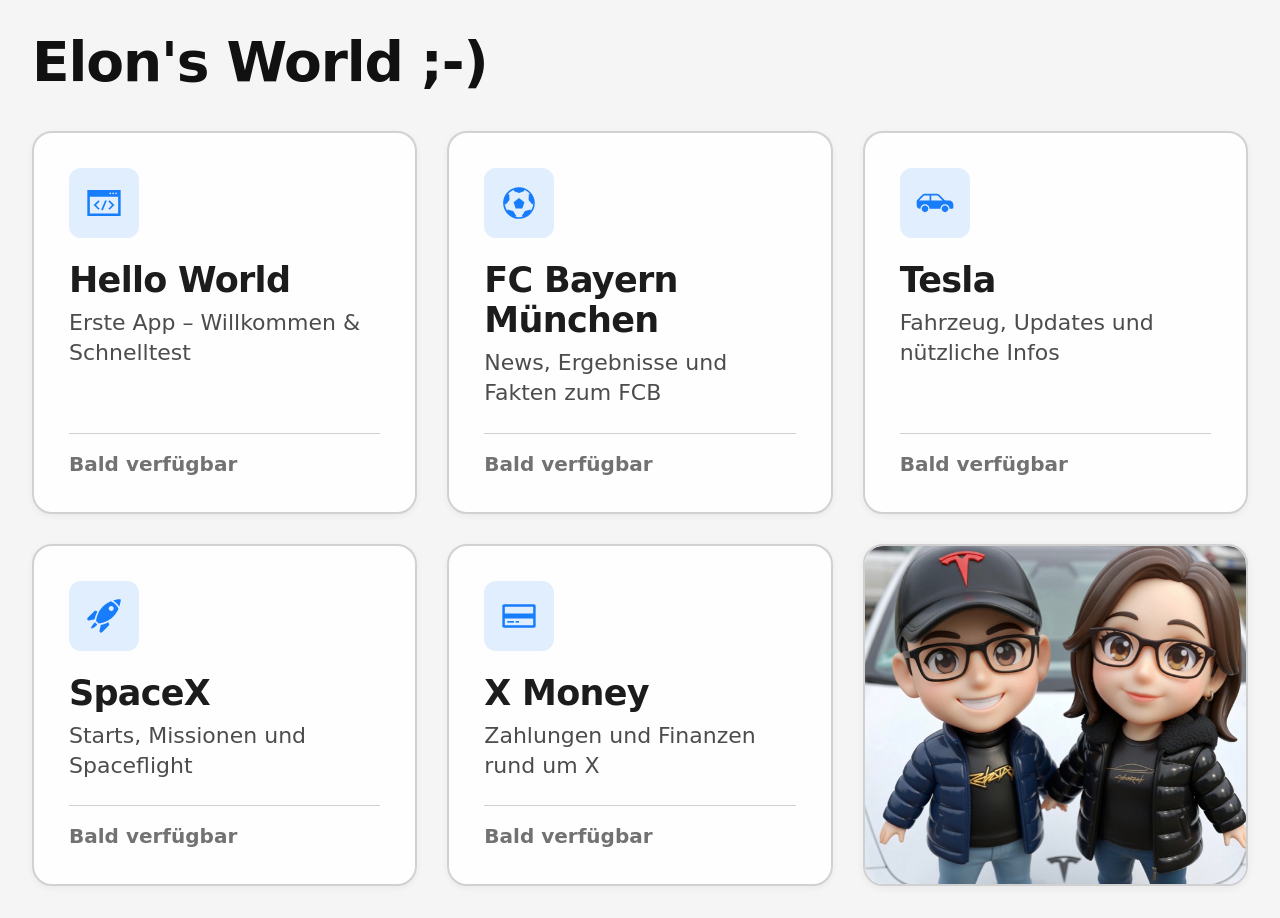
==== index.html @ a77c9314 "Show moon indicator when Tesla night mode is active. Detect prefers-color-scheme dark, display asset" ====
<!DOCTYPE html>
<html lang="de">
  <head>
    <meta charset="UTF-8" />
    <meta name="viewport" content="width=device-width, initial-scale=1.0" />
    <meta name="theme-color" content="#f5f5f5" id="theme-color-meta" />
    <meta name="color-scheme" content="light dark" />
    <meta
      name="description"
      content="Tesla Apps Hub – Themen und Apps für den Browser im Auto"
    />
    <title>Tesla Apps – Hub</title>
    <link rel="stylesheet" href="styles.css" />
  </head>
  <body>
    <!-- Sichtbar nur bei prefers-color-scheme: dark (Tesla-Nachtmodus) -->
    <div
      class="night-indicator"
      id="night-indicator"
      role="status"
      aria-live="polite"
      aria-label="Nachtmodus aktiv"
      hidden
    >
      <img
        class="night-indicator__moon"
        src="assets/moon.svg"
        alt=""
        width="28"
        height="28"
        decoding="async"
      />
    </div>

    <div class="app">
      <h1 class="page-title">Elon's World ;-)</h1>
      <main class="hub" id="hub">
        <div class="tile-grid" id="tile-grid" role="list"></div>
      </main>
    </div>

    <script src="app.js"></script>
  </body>
</html>
---- styles.css ----
/* Tesla Apps – Main Hub
   Spec: hell, hoher Kontrast, große Schrift,
   nur Grautöne + eine Akzentfarbe (#0070f3).
   Layout: nur Überschrift, dann Kacheln.
   Kachel: Piktogramm, Überschrift, Unterüberschrift, Statuszeile.
*/

:root {
  --bg: #f5f5f5;
  --bg-tile: #ffffff;
  --bg-tile-hover: #f0f0f0;
  --bg-tile-active: #e8e8e8;
  --border: #d0d0d0;
  --text: #111111;
  --text-secondary: #444444;
  --text-muted: #6b6b6b;
  --accent: #0070f3;
  --accent-soft: rgba(0, 112, 243, 0.12);
  --shadow: 0 2px 8px rgba(0, 0, 0, 0.06);
  --shadow-hover: 0 8px 24px rgba(0, 0, 0, 0.1);
  --radius: 20px;
  --radius-sm: 12px;
  --space: clamp(1rem, 2.5vw, 2rem);
  --font: system-ui, -apple-system, "Segoe UI", Roboto, "Helvetica Neue", Arial,
    sans-serif;
  --touch-min: 64px;
}

*,
*::before,
*::after {
  box-sizing: border-box;
}

html {
  font-size: 18px;
  -webkit-text-size-adjust: 100%;
}

body {
  margin: 0;
  min-height: 100vh;
  font-family: var(--font);
  background: var(--bg);
  color: var(--text);
  line-height: 1.4;
}

button {
  font: inherit;
  color: inherit;
  background: none;
  border: none;
  cursor: pointer;
  padding: 0;
}

a {
  color: inherit;
  text-decoration: none;
}

.visually-hidden {
  position: absolute;
  width: 1px;
  height: 1px;
  padding: 0;
  margin: -1px;
  overflow: hidden;
  clip: rect(0, 0, 0, 0);
  border: 0;
}

.app {
  min-height: 100vh;
  max-width: 1400px;
  margin: 0 auto;
  padding: var(--space);
}

/* —— Nachtmodus-Indikator (Mond oben rechts) —— */
.night-indicator {
  position: fixed;
  top: var(--space);
  right: var(--space);
  z-index: 100;
  display: none;
  align-items: center;
  justify-content: center;
  width: 3rem;
  height: 3rem;
  border-radius: 999px;
  background: rgba(17, 17, 17, 0.08);
  color: #3a3a3a;
  pointer-events: none;
}

.night-indicator[hidden] {
  display: none !important;
}

.night-indicator.is-visible {
  display: flex;
}

.night-indicator__moon {
  display: block;
  width: 1.5rem;
  height: 1.5rem;
  object-fit: contain;
}

/* —— Page title only (no header bar) —— */
.page-title {
  margin: 0 0 clamp(1.25rem, 3vw, 2rem);
  /* Platz für den Mond oben rechts */
  padding-right: 3.5rem;
  font-size: clamp(2rem, 4.5vw, 2.75rem);
  font-weight: 800;
  letter-spacing: -0.02em;
  line-height: 1.1;
  color: var(--text);
}

/* —— Hub / tile grid —— */
.hub {
  width: 100%;
}

.tile-grid {
  display: grid;
  grid-template-columns: repeat(auto-fill, minmax(min(100%, 280px), 1fr));
  gap: clamp(1rem, 2.5vw, 1.5rem);
  list-style: none;
  margin: 0;
  padding: 0;
}

/* —— Tile: Piktogramm, Titel, Untertitel, Statuszeile —— */
.tile {
  display: flex;
  flex-direction: column;
  align-items: flex-start;
  min-height: 220px;
  padding: 1.5rem;
  background: var(--bg-tile);
  border: 2px solid var(--border);
  border-radius: var(--radius);
  box-shadow: var(--shadow);
  text-align: left;
  transition:
    border-color 0.15s ease,
    background 0.15s ease,
    box-shadow 0.15s ease,
    transform 0.15s ease;
  position: relative;
  overflow: hidden;
}

.tile::before {
  content: "";
  position: absolute;
  top: 0;
  left: 0;
  width: 6px;
  height: 100%;
  background: var(--accent);
  opacity: 0;
  transition: opacity 0.15s ease;
}

.tile:hover,
.tile:focus-visible {
  background: var(--bg-tile-hover);
  border-color: var(--accent);
  box-shadow: var(--shadow-hover);
  outline: none;
}

.tile:hover::before,
.tile:focus-visible::before {
  opacity: 1;
}

.tile:active {
  background: var(--bg-tile-active);
  transform: scale(0.985);
}

.tile:focus-visible {
  outline: 3px solid var(--accent);
  outline-offset: 3px;
}

.tile__icon {
  display: flex;
  align-items: center;
  justify-content: center;
  width: 3.5rem;
  height: 3.5rem;
  min-width: 3.5rem;
  min-height: 3.5rem;
  margin-bottom: 1.1rem;
  border-radius: var(--radius-sm);
  background: var(--accent-soft);
  color: var(--accent);
  flex-shrink: 0;
}

.tile__pictogram {
  width: 2rem;
  height: 2rem;
  display: block;
  object-fit: contain;
  /* Schwarze SVG-Pfade → Akzentfarbe (#0070f3) */
  filter: invert(33%) sepia(98%) saturate(2476%) hue-rotate(202deg)
    brightness(98%) contrast(101%);
}

.tile__body {
  width: 100%;
  flex: 1;
}

.tile__title {
  display: block;
  margin: 0 0 0.4rem;
  font-size: clamp(1.45rem, 2.8vw, 1.75rem);
  font-weight: 800;
  letter-spacing: -0.02em;
  line-height: 1.15;
  color: var(--text);
}

.tile__subtitle {
  display: block;
  margin: 0;
  font-size: 1.1rem;
  font-weight: 500;
  color: var(--text-secondary);
  line-height: 1.35;
}

/* Statuszeile – fester Abschluss der Kachel */
.tile__status {
  display: block;
  width: 100%;
  margin-top: 1.25rem;
  padding-top: 0.85rem;
  border-top: 1px solid var(--border);
  font-size: 1rem;
  font-weight: 700;
  line-height: 1.3;
  color: var(--text-muted);
}

.tile:not(.tile--soon) .tile__status {
  color: var(--accent);
}

.tile--soon {
  opacity: 0.95;
}

/* —— Bild-Kachel: nur Vollformat-Bild —— */
.tile--image {
  padding: 0;
  align-items: stretch;
}

.tile--image::before {
  display: none;
}

.tile--image:hover,
.tile--image:focus-visible {
  background: var(--bg-tile);
}

.tile__image {
  display: block;
  position: absolute;
  inset: 0;
  width: 100%;
  height: 100%;
  object-fit: cover;
  object-position: center;
  border-radius: calc(var(--radius) - 2px);
  pointer-events: none;
  user-select: none;
}

/* —— Large screens (Tesla landscape) —— */
@media (min-width: 900px) {
  html {
    font-size: 20px;
  }

  .tile {
    min-height: 240px;
    padding: 1.75rem;
  }

  .tile-grid {
    grid-template-columns: repeat(auto-fill, minmax(300px, 1fr));
  }
}

/* Extra-wide Tesla screens */
@media (min-width: 1200px) {
  .tile-grid {
    grid-template-columns: repeat(3, 1fr);
  }
}

/* Reduced motion */
@media (prefers-reduced-motion: reduce) {
  .tile,
  .tile::before {
    transition: none;
  }

  .tile:active {
    transform: none;
  }
}
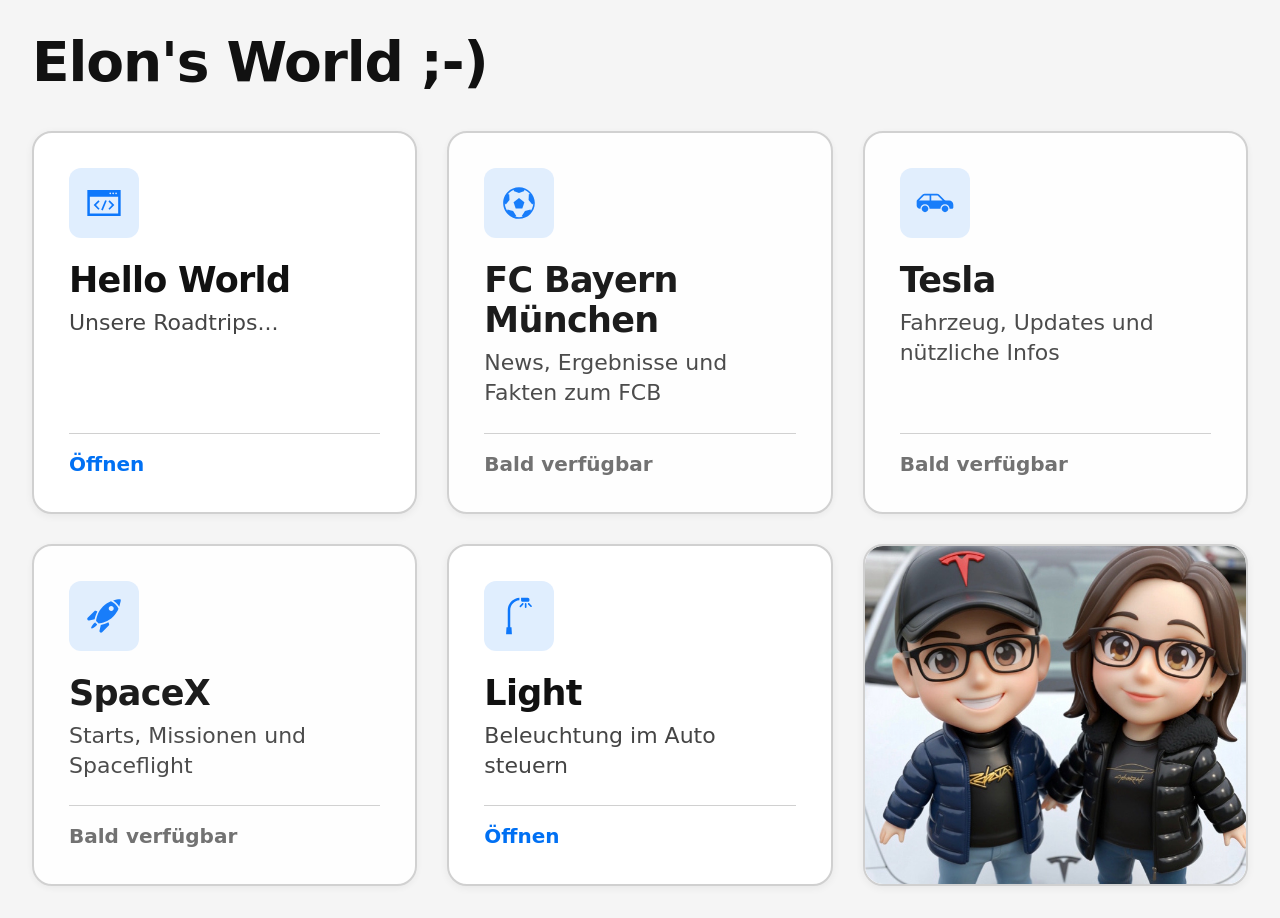
==== commit 47abe6b1: "Add site favicon and link it on all pages. Serve favicon.ico from the project root and reference it " ====
--- a/index.html
+++ b/index.html
@@ -10,6 +10,7 @@
       content="Tesla Apps Hub – Themen und Apps für den Browser im Auto"
     />
     <title>Tesla Apps – Hub</title>
+    <link rel="icon" href="favicon.ico" sizes="any" />
     <link rel="stylesheet" href="styles.css" />
   </head>
   <body>
--- a/styles.css
+++ b/styles.css
@@ -120,6 +120,10 @@
   letter-spacing: -0.02em;
   line-height: 1.1;
   color: var(--text);
+  display: flex;
+  flex-direction: column;
+  align-items: flex-start;
+  gap: 0.35rem;
 }
 
 /* —— Hub / tile grid —— */
@@ -290,6 +294,238 @@
   user-select: none;
 }
 
+/* —— Foto-Kachel (Roadtrips): Vollbild + halbtransparente Fußzeile —— */
+.tile--photo {
+  padding: 0;
+  align-items: stretch;
+  min-height: 240px;
+}
+
+.tile--photo::before {
+  display: none;
+}
+
+.tile--photo:hover,
+.tile--photo:focus-visible {
+  background: var(--bg-tile);
+  border-color: var(--accent);
+}
+
+.tile__photo-footer {
+  position: absolute;
+  left: 0;
+  right: 0;
+  bottom: 0;
+  z-index: 1;
+  margin: 0;
+  padding: 0.85rem 1rem;
+  font-size: clamp(1rem, 2vw, 1.15rem);
+  font-weight: 700;
+  line-height: 1.3;
+  color: #ffffff;
+  background: rgba(17, 17, 17, 0.55);
+  border-radius: 0 0 calc(var(--radius) - 2px) calc(var(--radius) - 2px);
+  text-shadow: 0 1px 2px rgba(0, 0, 0, 0.35);
+}
+
+/* —— Light: Beleuchtungs-Kacheln —— */
+.tile--lamp .tile__status {
+  color: var(--text-muted);
+}
+
+.tile--lamp.tile--lamp-on {
+  border-color: var(--accent);
+  box-shadow: 0 0 0 3px var(--accent-soft), var(--shadow-hover);
+}
+
+.tile--lamp.tile--lamp-on::before {
+  opacity: 1;
+}
+
+.tile--lamp.tile--lamp-on .tile__status {
+  color: var(--accent);
+}
+
+.tile--lamp.tile--busy {
+  opacity: 0.85;
+  pointer-events: none;
+}
+
+.tile--lamp.tile--busy .tile__status {
+  color: var(--text-secondary);
+}
+
+/* —— Light: Farbkreis + Helligkeit —— */
+.tile--color {
+  min-height: auto;
+  cursor: default;
+  grid-column: 1 / -1;
+}
+
+.tile--color:hover,
+.tile--color:focus-visible {
+  background: var(--bg-tile);
+  border-color: var(--border);
+  box-shadow: var(--shadow);
+  transform: none;
+}
+
+.tile--color:active {
+  transform: none;
+  background: var(--bg-tile);
+}
+
+.tile--color::before {
+  display: none;
+}
+
+.tile__body--color {
+  margin-bottom: 0.75rem;
+}
+
+.color-picker {
+  width: 100%;
+  margin-top: 0.25rem;
+}
+
+.color-picker__row {
+  display: flex;
+  flex-wrap: wrap;
+  align-items: center;
+  gap: clamp(1rem, 3vw, 1.75rem);
+}
+
+.color-picker__wheel {
+  display: block;
+  width: min(100%, 220px);
+  height: auto;
+  aspect-ratio: 1;
+  border-radius: 50%;
+  touch-action: none;
+  cursor: crosshair;
+  box-shadow: 0 0 0 2px var(--border);
+  flex-shrink: 0;
+  /* große Touch-Fläche im Auto */
+  max-width: 240px;
+}
+
+.color-picker__side {
+  display: flex;
+  flex-direction: column;
+  align-items: stretch;
+  gap: 1rem;
+  flex: 1;
+  min-width: min(100%, 180px);
+}
+
+.color-picker__swatch {
+  width: 100%;
+  min-height: 4.5rem;
+  border-radius: var(--radius-sm);
+  border: 2px solid var(--border);
+  box-shadow: inset 0 0 0 1px rgba(255, 255, 255, 0.35);
+}
+
+.color-picker__brightness {
+  display: flex;
+  flex-direction: column;
+  gap: 0.5rem;
+  font-size: 1.05rem;
+  font-weight: 700;
+  color: var(--text);
+}
+
+.color-picker__brightness-label {
+  display: flex;
+  justify-content: space-between;
+  align-items: baseline;
+  gap: 0.75rem;
+}
+
+.color-picker__brightness-value {
+  font-variant-numeric: tabular-nums;
+  color: var(--accent);
+  font-weight: 800;
+}
+
+.color-picker__slider {
+  -webkit-appearance: none;
+  appearance: none;
+  width: 100%;
+  height: 1.25rem;
+  border-radius: 999px;
+  background: linear-gradient(to right, #1a1a1a, #f0f0f0);
+  border: 2px solid var(--border);
+  outline: none;
+  cursor: pointer;
+}
+
+.color-picker__slider::-webkit-slider-thumb {
+  -webkit-appearance: none;
+  appearance: none;
+  width: 2rem;
+  height: 2rem;
+  border-radius: 50%;
+  background: var(--accent);
+  border: 3px solid #ffffff;
+  box-shadow: 0 2px 8px rgba(0, 0, 0, 0.2);
+  cursor: pointer;
+}
+
+.color-picker__slider::-moz-range-thumb {
+  width: 2rem;
+  height: 2rem;
+  border-radius: 50%;
+  background: var(--accent);
+  border: 3px solid #ffffff;
+  box-shadow: 0 2px 8px rgba(0, 0, 0, 0.2);
+  cursor: pointer;
+}
+
+.color-picker__slider:focus-visible {
+  outline: 3px solid var(--accent);
+  outline-offset: 3px;
+}
+
+.tile--color .tile__status {
+  color: var(--text-muted);
+  font-variant-numeric: tabular-nums;
+}
+
+/* Zurück zum Main Hub + Themenname (keine separate Kopfzeile) */
+.page-title--link {
+  color: var(--accent);
+  text-decoration: none;
+  display: inline-block;
+  max-width: 100%;
+  font-size: 0.55em;
+  font-weight: 700;
+  letter-spacing: -0.01em;
+  line-height: 1.2;
+}
+
+.page-title--link:hover,
+.page-title--link:focus-visible {
+  text-decoration: underline;
+  text-underline-offset: 0.12em;
+  outline: none;
+}
+
+.page-title--link:focus-visible {
+  outline: 3px solid var(--accent);
+  outline-offset: 4px;
+  border-radius: 4px;
+}
+
+.page-title__topic {
+  display: block;
+  color: var(--text);
+  font-size: 1em;
+  font-weight: 800;
+  letter-spacing: -0.02em;
+  line-height: 1.1;
+}
+
 /* —— Large screens (Tesla landscape) —— */
 @media (min-width: 900px) {
   html {
@@ -299,6 +535,12 @@
   .tile {
     min-height: 240px;
     padding: 1.75rem;
+  }
+
+  .tile--image,
+  .tile--photo {
+    padding: 0;
+    min-height: 260px;
   }
 
   .tile-grid {
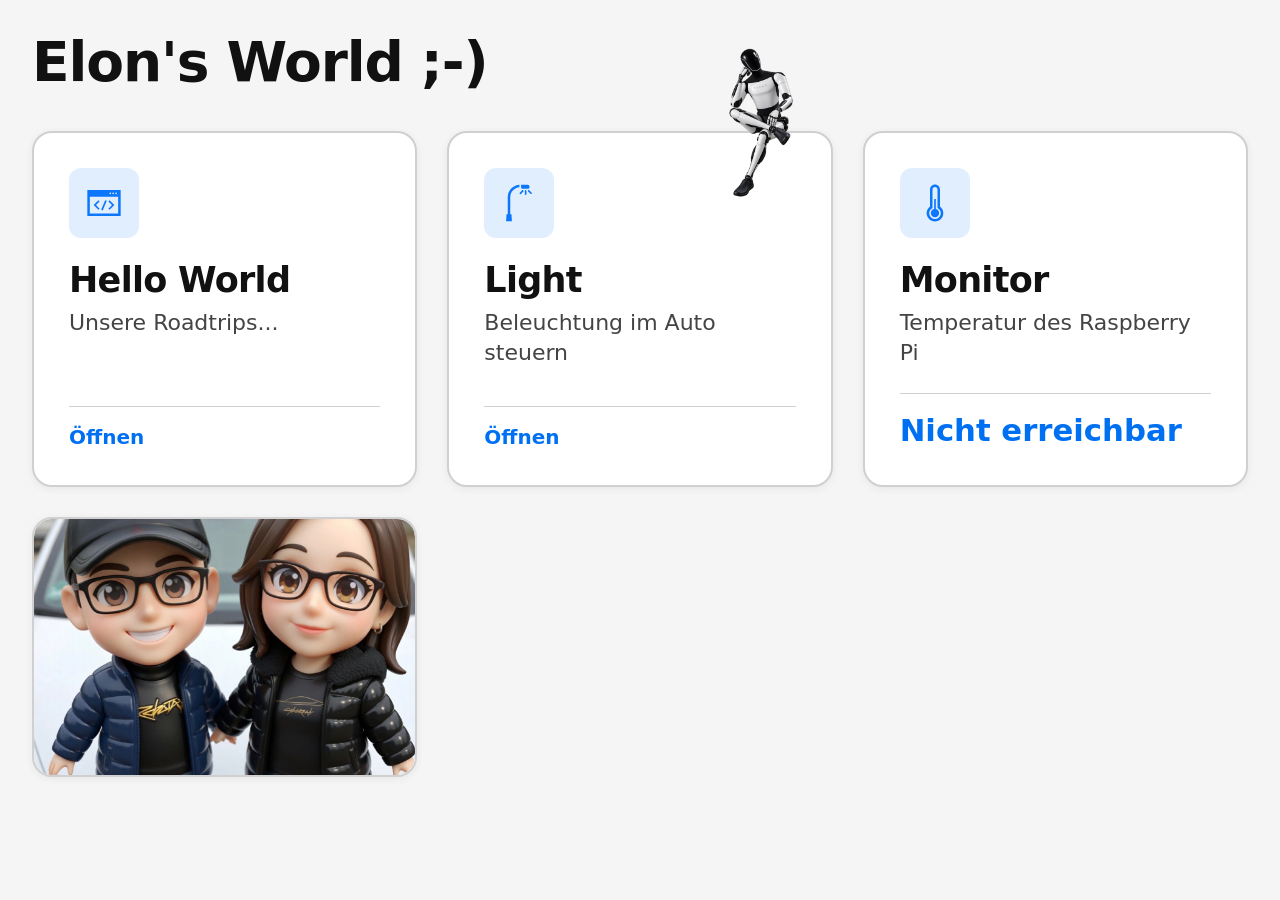
==== commit fa9dbfd0: "Add dark mode across app pages Co-authored-by: Copilot <223556219+Copilot@users.noreply.github.com>" ====
--- a/index.html
+++ b/index.html
@@ -11,28 +11,15 @@
     />
     <title>Tesla Apps – Hub</title>
     <link rel="icon" href="favicon.ico" sizes="any" />
+    <link rel="icon" type="image/png" sizes="32x32" href="assets/favicon-32x32.png" />
+    <link rel="icon" type="image/png" sizes="16x16" href="assets/favicon-16x16.png" />
+    <link rel="apple-touch-icon" sizes="180x180" href="assets/apple-touch-icon-180x180.png" />
+    <link rel="apple-touch-icon" sizes="167x167" href="assets/apple-touch-icon-167x167.png" />
+    <link rel="apple-touch-icon" sizes="152x152" href="assets/apple-touch-icon-152x152.png" />
+    <link rel="apple-touch-icon" sizes="120x120" href="assets/apple-touch-icon-120x120.png" />
     <link rel="stylesheet" href="styles.css" />
   </head>
   <body>
-    <!-- Sichtbar nur bei prefers-color-scheme: dark (Tesla-Nachtmodus) -->
-    <div
-      class="night-indicator"
-      id="night-indicator"
-      role="status"
-      aria-live="polite"
-      aria-label="Nachtmodus aktiv"
-      hidden
-    >
-      <img
-        class="night-indicator__moon"
-        src="assets/moon.svg"
-        alt=""
-        width="28"
-        height="28"
-        decoding="async"
-      />
-    </div>
-
     <div class="app">
       <h1 class="page-title">Elon's World ;-)</h1>
       <main class="hub" id="hub">
--- a/styles.css
+++ b/styles.css
@@ -26,6 +26,20 @@
   --touch-min: 64px;
 }
 
+body.night-mode {
+  --bg: #111111;
+  --bg-tile: #1f1f1f;
+  --bg-tile-hover: #2b2b2b;
+  --bg-tile-active: #363636;
+  --border: #555555;
+  --text: #d8d8d8;
+  --text-secondary: #bcbcbc;
+  --text-muted: #9f9f9f;
+  --accent-soft: rgba(0, 112, 243, 0.22);
+  --shadow: 0 2px 8px rgba(0, 0, 0, 0.35);
+  --shadow-hover: 0 8px 24px rgba(0, 0, 0, 0.55);
+}
+
 *,
 *::before,
 *::after {
@@ -78,40 +92,14 @@
   padding: var(--space);
 }
 
-/* —— Nachtmodus-Indikator (Mond oben rechts) —— */
-.night-indicator {
-  position: fixed;
-  top: var(--space);
-  right: var(--space);
-  z-index: 100;
-  display: none;
-  align-items: center;
-  justify-content: center;
-  width: 3rem;
-  height: 3rem;
-  border-radius: 999px;
-  background: rgba(17, 17, 17, 0.08);
-  color: #3a3a3a;
-  pointer-events: none;
-}
-
-.night-indicator[hidden] {
-  display: none !important;
-}
-
-.night-indicator.is-visible {
-  display: flex;
-}
-
-.night-indicator__moon {
-  display: block;
-  width: 1.5rem;
-  height: 1.5rem;
-  object-fit: contain;
+body.night-mode .tile__photo-footer,
+body.night-mode .photo-lightbox__caption {
+  color: #d8d8d8;
 }
 
 /* —— Page title only (no header bar) —— */
 .page-title {
+  position: relative;
   margin: 0 0 clamp(1.25rem, 3vw, 2rem);
   /* Platz für den Mond oben rechts */
   padding-right: 3.5rem;
@@ -161,29 +149,12 @@
   overflow: hidden;
 }
 
-.tile::before {
-  content: "";
-  position: absolute;
-  top: 0;
-  left: 0;
-  width: 6px;
-  height: 100%;
-  background: var(--accent);
-  opacity: 0;
-  transition: opacity 0.15s ease;
-}
-
 .tile:hover,
 .tile:focus-visible {
   background: var(--bg-tile-hover);
   border-color: var(--accent);
   box-shadow: var(--shadow-hover);
   outline: none;
-}
-
-.tile:hover::before,
-.tile:focus-visible::before {
-  opacity: 1;
 }
 
 .tile:active {
@@ -262,6 +233,21 @@
   color: var(--accent);
 }
 
+.tile--has-highlight {
+  overflow: visible;
+}
+
+.tile__highlight {
+  position: absolute;
+  top: -4.25rem;
+  right: 1rem;
+  z-index: 2;
+  width: 5rem;
+  height: auto;
+  pointer-events: none;
+  user-select: none;
+}
+
 .tile--soon {
   opacity: 0.95;
 }
@@ -279,6 +265,19 @@
 .tile--image:hover,
 .tile--image:focus-visible {
   background: var(--bg-tile);
+  border-color: var(--accent);
+  box-shadow: var(--shadow-hover);
+}
+
+.tile--chibi:hover,
+.tile--chibi:focus-visible {
+  border-color: var(--accent);
+  box-shadow: var(--shadow-hover);
+}
+
+.tile--chibi.tile--busy {
+  opacity: 0.85;
+  pointer-events: none;
 }
 
 .tile__image {
@@ -328,9 +327,127 @@
   text-shadow: 0 1px 2px rgba(0, 0, 0, 0.35);
 }
 
+.photo-lightbox {
+  position: fixed;
+  inset: 0;
+  z-index: 200;
+  display: flex;
+  align-items: center;
+  justify-content: center;
+  padding: clamp(1rem, 4vw, 3rem);
+  background: rgba(17, 17, 17, 0.92);
+}
+
+.photo-lightbox__image {
+  display: block;
+  max-width: 100%;
+  max-height: calc(100vh - 6rem);
+  object-fit: contain;
+  border-radius: var(--radius-sm);
+}
+
+.photo-lightbox__caption {
+  position: absolute;
+  left: 50%;
+  bottom: 1rem;
+  max-width: calc(100% - 6rem);
+  margin: 0;
+  transform: translateX(-50%);
+  color: #ffffff;
+  font-size: 1.1rem;
+  font-weight: 700;
+  text-align: center;
+  text-shadow: 0 1px 2px rgba(0, 0, 0, 0.5);
+}
+
 /* —— Light: Beleuchtungs-Kacheln —— */
 .tile--lamp .tile__status {
+  display: none;
   color: var(--text-muted);
+}
+
+.tile--switches {
+  gap: 0.75rem;
+}
+
+.switches__header {
+  display: flex;
+  align-items: flex-start;
+  gap: 0.75rem;
+  width: 100%;
+}
+
+.switches__header .tile__icon {
+  margin-bottom: 0;
+}
+
+.switch-rows {
+  display: flex;
+  flex-direction: column;
+  gap: 0.5rem;
+  width: 100%;
+  margin-top: 0.25rem;
+  position: relative;
+  z-index: 1;
+}
+
+.switches__highlight {
+  position: absolute;
+  right: 0.5rem;
+  bottom: -1.5rem;
+  z-index: 2;
+  width: clamp(8rem, 42%, 13rem);
+  height: auto;
+  pointer-events: none;
+  user-select: none;
+}
+
+.switch-row {
+  display: flex;
+  align-items: center;
+  width: 100%;
+  min-height: var(--touch-min);
+  gap: 0.65rem;
+  padding: 0.55rem 0.75rem;
+  text-align: left;
+  border: 2px solid var(--border);
+  border-radius: var(--radius-sm);
+  background: var(--bg-tile);
+}
+
+.switch-row:hover,
+.switch-row:focus-visible {
+  border-color: var(--accent);
+}
+
+.switch-row:focus-visible {
+  outline: 3px solid var(--accent);
+  outline-offset: 3px;
+}
+
+.switch-row--on {
+  color: var(--accent);
+  border-color: var(--accent);
+}
+
+.switch-row__icon {
+  width: 1.5rem;
+  height: 1.5rem;
+  flex: 0 0 auto;
+  object-fit: contain;
+  filter: invert(44%);
+}
+
+.switch-row--on .switch-row__icon {
+  filter: invert(33%) sepia(98%) saturate(2476%) hue-rotate(202deg)
+    brightness(98%) contrast(101%);
+}
+
+.switch-row__name {
+  flex: 1;
+  min-width: 0;
+  font-size: 1.1rem;
+  font-weight: 700;
 }
 
 .tile--lamp.tile--lamp-on {
@@ -355,11 +472,40 @@
   color: var(--text-secondary);
 }
 
-/* —— Light: Farbkreis + Helligkeit —— */
+.tile--monitor .tile__status {
+  font-size: clamp(1.25rem, 2.4vw, 1.55rem);
+  font-variant-numeric: tabular-nums;
+}
+
+/* —— Light: Farbkreis + Helligkeit (eine Kachel pro Streifen) —— */
 .tile--color {
   min-height: auto;
+  padding: 1rem;
   cursor: default;
-  grid-column: 1 / -1;
+}
+
+.tile__power {
+  display: flex;
+  align-items: flex-start;
+  gap: 0.75rem;
+  width: 100%;
+  min-height: var(--touch-min);
+  padding: 0;
+  text-align: left;
+  border-radius: var(--radius-sm);
+}
+
+.tile__power .tile__icon {
+  margin-bottom: 0;
+}
+
+.tile__power .tile__body {
+  flex: 1;
+}
+
+.tile__power:focus-visible {
+  outline: 3px solid var(--accent);
+  outline-offset: 3px;
 }
 
 .tile--color:hover,
@@ -380,72 +526,49 @@
 }
 
 .tile__body--color {
-  margin-bottom: 0.75rem;
+  margin-bottom: 0.5rem;
 }
 
 .color-picker {
-  width: 100%;
-  margin-top: 0.25rem;
-}
-
-.color-picker__row {
-  display: flex;
-  flex-wrap: wrap;
-  align-items: center;
-  gap: clamp(1rem, 3vw, 1.75rem);
+  display: flex;
+  flex-direction: column;
+  align-items: stretch;
+  gap: 0.65rem;
+  width: 100%;
+  margin-top: 0.35rem;
 }
 
 .color-picker__wheel {
   display: block;
-  width: min(100%, 220px);
+  width: min(100%, 180px);
   height: auto;
   aspect-ratio: 1;
+  margin-inline: auto;
   border-radius: 50%;
   touch-action: none;
   cursor: crosshair;
   box-shadow: 0 0 0 2px var(--border);
   flex-shrink: 0;
-  /* große Touch-Fläche im Auto */
-  max-width: 240px;
-}
-
-.color-picker__side {
+}
+
+.color-picker__brightness {
   display: flex;
   flex-direction: column;
-  align-items: stretch;
-  gap: 1rem;
-  flex: 1;
-  min-width: min(100%, 180px);
-}
-
-.color-picker__swatch {
-  width: 100%;
-  min-height: 4.5rem;
-  border-radius: var(--radius-sm);
-  border: 2px solid var(--border);
-  box-shadow: inset 0 0 0 1px rgba(255, 255, 255, 0.35);
-}
-
-.color-picker__brightness {
-  display: flex;
-  flex-direction: column;
-  gap: 0.5rem;
-  font-size: 1.05rem;
+  gap: 0.35rem;
+  font-size: 1rem;
   font-weight: 700;
   color: var(--text);
 }
 
 .color-picker__brightness-label {
-  display: flex;
-  justify-content: space-between;
-  align-items: baseline;
-  gap: 0.75rem;
-}
-
-.color-picker__brightness-value {
-  font-variant-numeric: tabular-nums;
-  color: var(--accent);
-  font-weight: 800;
+  display: block;
+}
+
+.color-picker__rgb {
+  color: var(--text-muted);
+  font-size: 0.9em;
+  font-weight: 500;
+  white-space: nowrap;
 }
 
 .color-picker__slider {
@@ -487,9 +610,114 @@
   outline-offset: 3px;
 }
 
-.tile--color .tile__status {
+.tile.tile--color .tile__status {
   color: var(--text-muted);
   font-variant-numeric: tabular-nums;
+}
+
+.tile.tile--color.tile--lamp-on .tile__status {
+  color: var(--accent);
+}
+
+/* Szenen: eine Licht-Kachel, vier Namenszeilen */
+.tile--scenes {
+  cursor: default;
+  justify-content: center;
+}
+
+.tile--scenes:hover,
+.tile--scenes:focus-visible {
+  background: var(--bg-tile);
+  border-color: var(--border);
+  box-shadow: var(--shadow);
+  transform: none;
+}
+
+.tile--scenes.tile--lamp-on:hover {
+  border-color: var(--accent);
+  box-shadow: 0 0 0 3px var(--accent-soft), var(--shadow-hover);
+}
+
+.tile--scenes:active {
+  transform: none;
+  background: var(--bg-tile);
+}
+
+.scene-rows {
+  display: flex;
+  flex-direction: column;
+  justify-content: space-evenly;
+  gap: 0.65rem;
+  width: 100%;
+  flex: 1;
+  min-height: 0;
+}
+
+.scene-row {
+  display: flex;
+  align-items: center;
+  width: 100%;
+  min-height: var(--touch-min);
+  padding: 0.55rem 1rem;
+  text-align: left;
+  white-space: nowrap;
+  overflow: hidden;
+  text-overflow: ellipsis;
+  font-size: clamp(1.2rem, 2.4vw, 1.5rem);
+  font-weight: 500;
+  letter-spacing: -0.02em;
+  line-height: 1.2;
+  color: var(--text-muted);
+  background: var(--bg-tile);
+  border: 2px solid var(--border);
+  border-radius: var(--radius);
+  box-shadow: var(--shadow);
+}
+
+.scene-row__icon {
+  width: 1.75rem;
+  height: 1.75rem;
+  margin-right: 0.75rem;
+  flex: 0 0 auto;
+  object-fit: contain;
+  filter: invert(44%);
+}
+
+.scene-row--on .scene-row__icon {
+  filter: invert(33%) sepia(98%) saturate(2476%) hue-rotate(202deg)
+    brightness(98%) contrast(101%);
+}
+
+.scene-row__name {
+  min-width: 0;
+  overflow: hidden;
+  text-overflow: ellipsis;
+}
+
+.scene-row:hover,
+.scene-row:focus-visible {
+  color: var(--text-secondary);
+  border-color: var(--accent);
+}
+
+.scene-row:focus-visible {
+  outline: 3px solid var(--accent);
+  outline-offset: 3px;
+}
+
+.scene-row--on {
+  color: var(--accent);
+  font-weight: 800;
+}
+
+.scene-row--on:hover,
+.scene-row--on:focus-visible {
+  color: var(--accent);
+}
+
+.scene-row--busy {
+  opacity: 0.85;
+  pointer-events: none;
 }
 
 /* Zurück zum Main Hub + Themenname (keine separate Kopfzeile) */
@@ -526,6 +754,20 @@
   line-height: 1.1;
 }
 
+.page-title__highlight {
+  position: absolute;
+  right: 0.25rem;
+  bottom: -0.5rem;
+  width: 5.5rem;
+  height: auto;
+  pointer-events: none;
+  user-select: none;
+}
+
+.page-title--grinch {
+  padding-right: 6rem;
+}
+
 /* —— Large screens (Tesla landscape) —— */
 @media (min-width: 900px) {
   html {
@@ -558,7 +800,7 @@
 /* Reduced motion */
 @media (prefers-reduced-motion: reduce) {
   .tile,
-  .tile::before {
+  .tile__image {
     transition: none;
   }
 
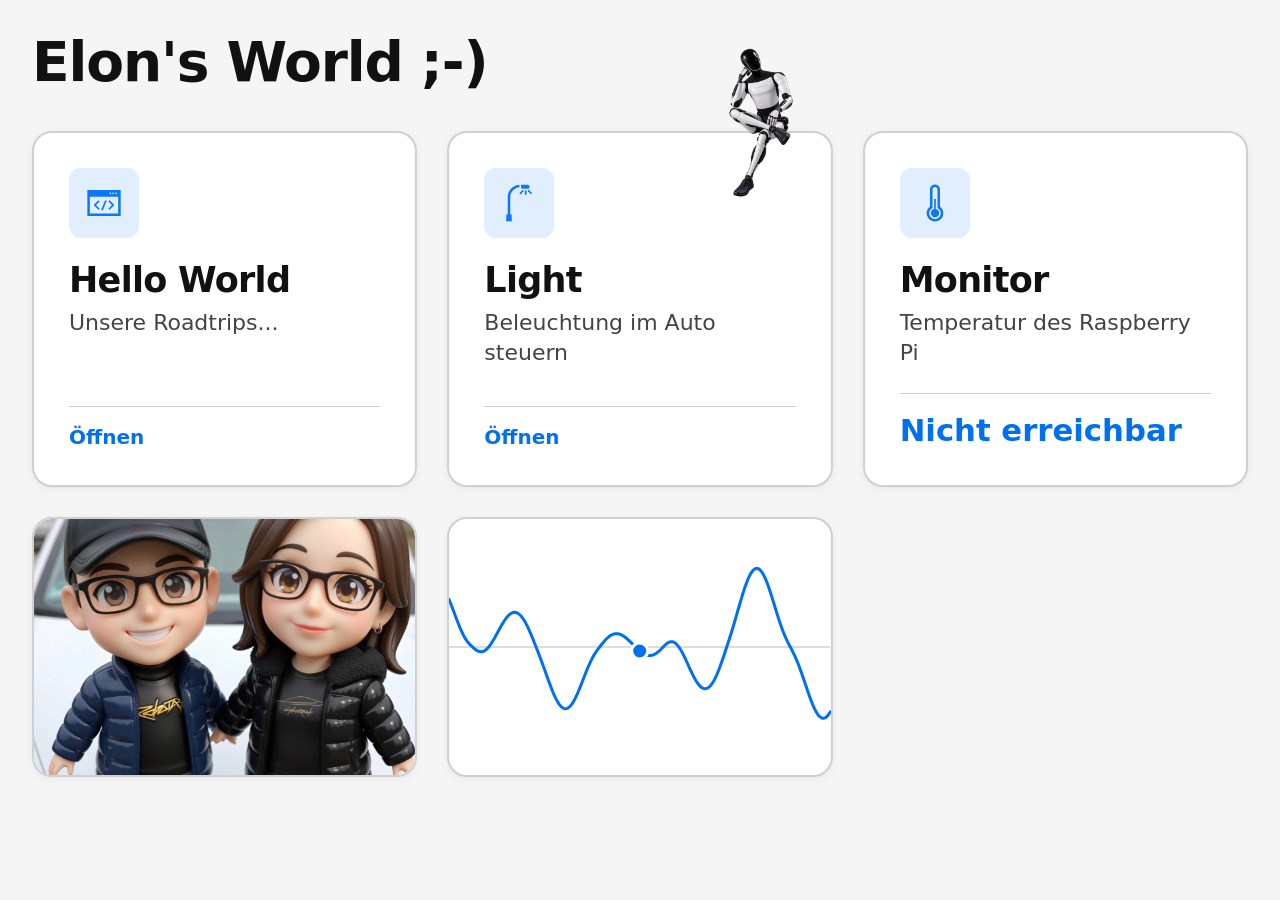
==== commit 43ebd07d: "Add animated Perlin noise hub tile Co-authored-by: Copilot <223556219+Copilot@users.noreply.github.c" ====
--- a/index.html
+++ b/index.html
@@ -27,6 +27,7 @@
       </main>
     </div>
 
+    <script src="perlin-noise.js"></script>
     <script src="app.js"></script>
   </body>
 </html>
--- a/styles.css
+++ b/styles.css
@@ -477,7 +477,7 @@
   font-variant-numeric: tabular-nums;
 }
 
-/* —— Light: Farbkreis + Helligkeit (eine Kachel pro Streifen) —— */
+/* —— Light: Farbkreis + Helligkeit (eine Kachel für alle Streifen) —— */
 .tile--color {
   min-height: auto;
   padding: 1rem;
@@ -617,6 +617,62 @@
 
 .tile.tile--color.tile--lamp-on .tile__status {
   color: var(--accent);
+}
+
+/* —— Perlin Noise: Testseite —— */
+.tile--perlin {
+  min-height: 420px;
+  cursor: default;
+}
+
+.tile--perlin .tile__icon,
+.tile--perlin .tile__body {
+  position: relative;
+  z-index: 1;
+}
+
+.tile--perlin:hover,
+.tile--perlin:focus-visible {
+  background: var(--bg-tile);
+  border-color: var(--border);
+  box-shadow: var(--shadow);
+  transform: none;
+}
+
+.tile--perlin .tile__preview {
+  position: absolute;
+  inset: 0;
+  z-index: 0;
+  width: 100%;
+  height: 100%;
+  margin: 0;
+  pointer-events: none;
+}
+
+.perlin-chart {
+  display: block;
+  width: 100%;
+  height: 100%;
+  color: var(--accent);
+}
+
+.perlin-chart__axis {
+  stroke: var(--border);
+  stroke-width: 1.5;
+}
+
+.perlin-chart__line {
+  fill: none;
+  stroke: currentColor;
+  stroke-linecap: round;
+  stroke-linejoin: round;
+  stroke-width: 3;
+}
+
+.perlin-chart__point {
+  fill: var(--accent);
+  stroke: var(--bg-tile);
+  stroke-width: 3;
 }
 
 /* Szenen: eine Licht-Kachel, vier Namenszeilen */
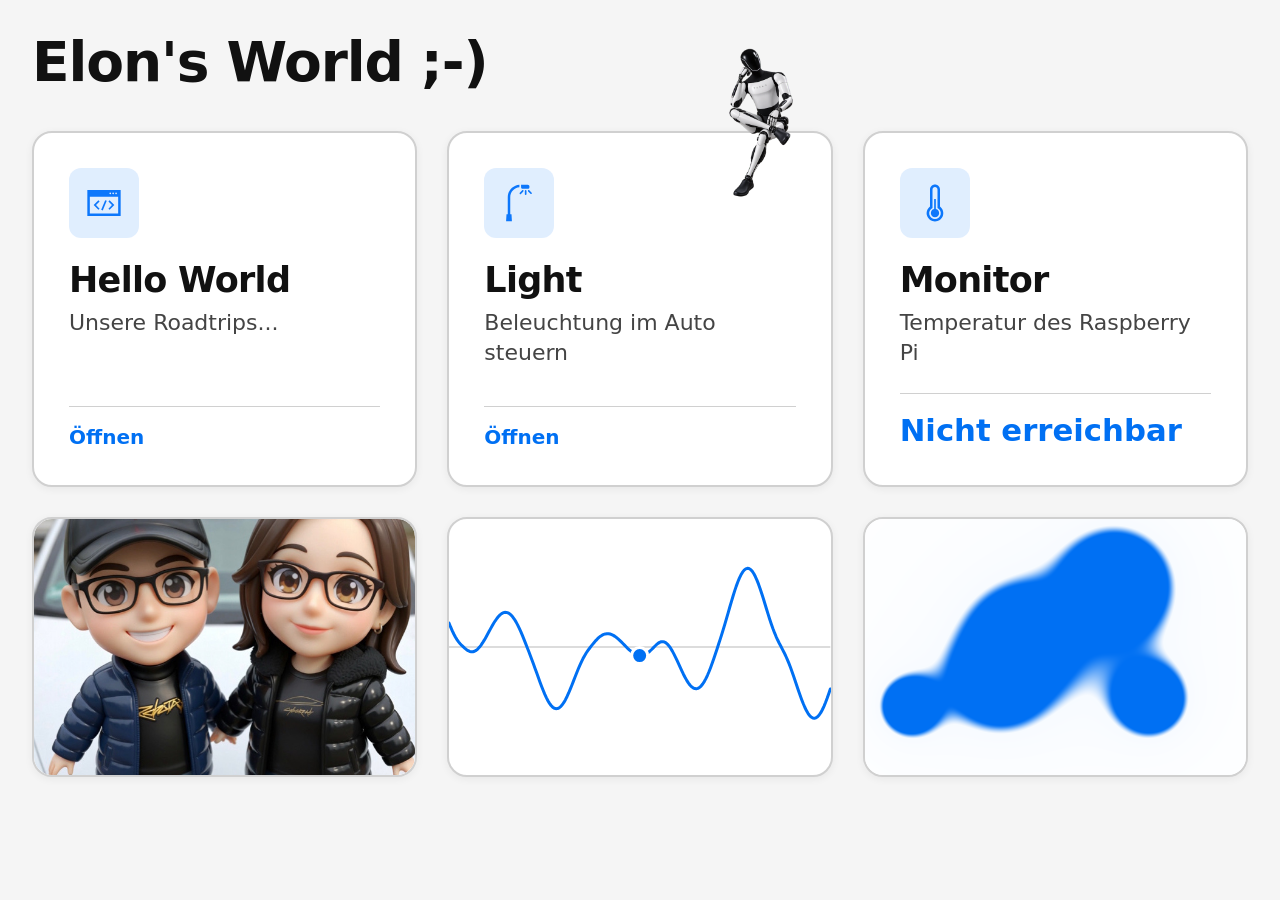
==== commit 87ad94ee: "Add metaballs tile and September roadtrip Co-authored-by: Copilot <223556219+Copilot@users.noreply.g" ====
--- a/index.html
+++ b/index.html
@@ -29,5 +29,6 @@
 
     <script src="perlin-noise.js"></script>
     <script src="app.js"></script>
+    <script src="topics/metaballs.js"></script>
   </body>
 </html>
--- a/styles.css
+++ b/styles.css
@@ -675,6 +675,101 @@
   stroke-width: 3;
 }
 
+/* —— Metaballs: eigenständige Vollbild-Kachel —— */
+.metaballs-page {
+  overflow: hidden;
+}
+
+.metaballs-app {
+  display: flex;
+  flex-direction: column;
+  height: 100vh;
+  min-height: 100vh;
+}
+
+.metaballs-page-title {
+  position: absolute;
+  width: 1px;
+  height: 1px;
+  padding: 0;
+  margin: -1px;
+  overflow: hidden;
+  clip: rect(0, 0, 0, 0);
+  white-space: nowrap;
+  border: 0;
+}
+
+.metaballs-hub,
+.metaballs-grid {
+  display: flex;
+  flex: 1;
+  min-height: 0;
+}
+
+.metaballs-grid {
+  width: 100%;
+}
+
+.tile--metaballs {
+  flex: 1;
+  min-height: 0;
+  padding: 0;
+  overflow: hidden;
+  isolation: isolate;
+  cursor: default;
+  background: #ffffff;
+  border-color: var(--border);
+}
+
+.tile--metaballs:hover,
+.tile--metaballs:focus-visible {
+  background: #ffffff;
+  border-color: var(--accent);
+  box-shadow: var(--shadow-hover);
+  transform: none;
+}
+
+.tile--metaballs:active {
+  background: #ffffff;
+  transform: none;
+}
+
+.tile--metaballs-preview {
+  min-height: 240px;
+  padding: 0;
+  cursor: default;
+  background: #ffffff;
+  border-color: var(--border);
+}
+
+.tile--metaballs-preview:hover,
+.tile--metaballs-preview:focus-visible {
+  background: #ffffff;
+  border-color: var(--border);
+  box-shadow: var(--shadow);
+  transform: none;
+}
+
+.metaballs-canvas {
+  display: block;
+  position: absolute;
+  inset: 0;
+  width: 100%;
+  height: 100%;
+  border-radius: calc(var(--radius) - 2px);
+  pointer-events: none;
+}
+
+.metaballs-glow {
+  position: absolute;
+  inset: 0;
+  z-index: -1;
+  background:
+    radial-gradient(circle at 50% 50%, rgba(0, 112, 243, 0.08), transparent 52%),
+    #ffffff;
+  pointer-events: none;
+}
+
 /* Szenen: eine Licht-Kachel, vier Namenszeilen */
 .tile--scenes {
   cursor: default;
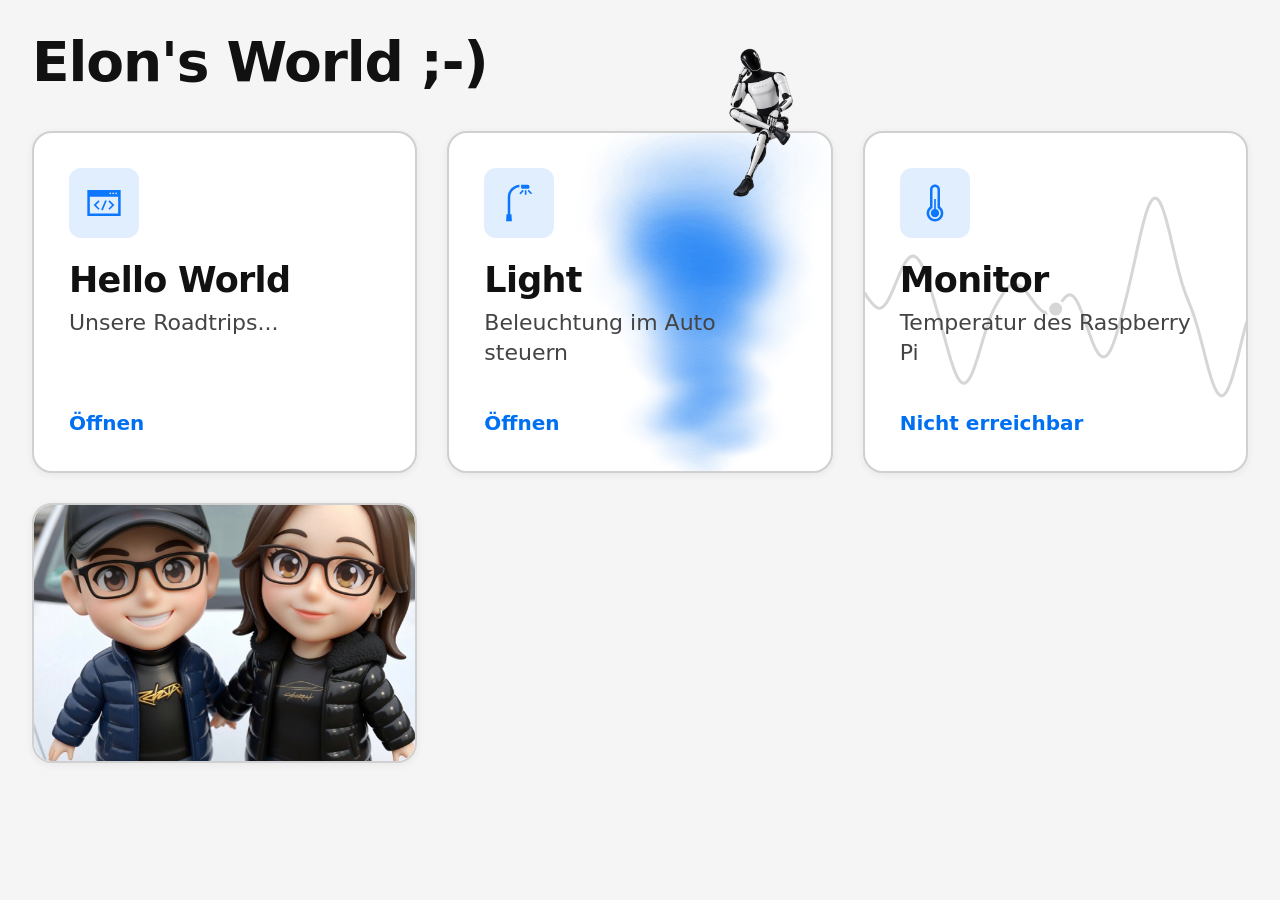
==== commit 0f340ad2: "Add smoke background to Light tile" ====
--- a/index.html
+++ b/index.html
@@ -30,5 +30,6 @@
     <script src="perlin-noise.js"></script>
     <script src="app.js"></script>
     <script src="topics/metaballs.js"></script>
+    <script src="topics/smoke.js"></script>
   </body>
 </html>
--- a/styles.css
+++ b/styles.css
@@ -222,7 +222,6 @@
   width: 100%;
   margin-top: 1.25rem;
   padding-top: 0.85rem;
-  border-top: 1px solid var(--border);
   font-size: 1rem;
   font-weight: 700;
   line-height: 1.3;
@@ -473,8 +472,33 @@
 }
 
 .tile--monitor .tile__status {
-  font-size: clamp(1.25rem, 2.4vw, 1.55rem);
   font-variant-numeric: tabular-nums;
+}
+
+.tile--monitor .tile__icon,
+.tile--monitor .tile__body,
+.tile--monitor .tile__status {
+  position: relative;
+  z-index: 1;
+}
+
+.tile__preview--monitor {
+  position: absolute;
+  inset: 0;
+  z-index: 0;
+  width: 100%;
+  height: 100%;
+  margin: 0;
+  pointer-events: none;
+}
+
+.tile__preview--monitor .perlin-chart {
+  color: #d6d6d6;
+}
+
+.tile__preview--monitor .perlin-chart__point {
+  fill: #d6d6d6;
+  stroke: var(--bg-tile);
 }
 
 /* —— Light: Farbkreis + Helligkeit (eine Kachel für alle Streifen) —— */
@@ -675,19 +699,27 @@
   stroke-width: 3;
 }
 
-/* —— Metaballs: eigenständige Vollbild-Kachel —— */
-.metaballs-page {
-  overflow: hidden;
-}
-
-.metaballs-app {
+body.night-mode .perlin-chart {
+  color: #666666;
+}
+
+body.night-mode .perlin-chart__point {
+  fill: #555555;
+  stroke: var(--bg-tile);
+}
+
+.perlin-page {
+  overflow: hidden;
+}
+
+.perlin-app {
   display: flex;
   flex-direction: column;
   height: 100vh;
   min-height: 100vh;
 }
 
-.metaballs-page-title {
+.perlin-page-title {
   position: absolute;
   width: 1px;
   height: 1px;
@@ -699,6 +731,70 @@
   border: 0;
 }
 
+.perlin-hub,
+.perlin-grid {
+  display: flex;
+  flex: 1;
+  min-height: 0;
+}
+
+.perlin-grid {
+  width: 100%;
+}
+
+.tile--perlin {
+  flex: 1;
+  min-height: 0;
+  padding: 0;
+  overflow: hidden;
+  cursor: default;
+  background: var(--bg-tile);
+  border-color: var(--border);
+}
+
+.tile--perlin .tile__preview {
+  position: absolute;
+  inset: 0;
+  z-index: 0;
+  width: 100%;
+  height: 100%;
+  margin: 0;
+  pointer-events: none;
+}
+
+.tile--perlin:hover,
+.tile--perlin:focus-visible,
+.tile--perlin:active {
+  background: var(--bg-tile);
+  border-color: var(--accent);
+  box-shadow: var(--shadow-hover);
+  transform: none;
+}
+
+/* —— Metaballs: eigenständige Vollbild-Kachel —— */
+.metaballs-page {
+  overflow: hidden;
+}
+
+.metaballs-app {
+  display: flex;
+  flex-direction: column;
+  height: 100vh;
+  min-height: 100vh;
+}
+
+.metaballs-page-title {
+  position: absolute;
+  width: 1px;
+  height: 1px;
+  padding: 0;
+  margin: -1px;
+  overflow: hidden;
+  clip: rect(0, 0, 0, 0);
+  white-space: nowrap;
+  border: 0;
+}
+
 .metaballs-hub,
 .metaballs-grid {
   display: flex;
@@ -717,20 +813,20 @@
   overflow: hidden;
   isolation: isolate;
   cursor: default;
-  background: #ffffff;
+  background: var(--bg-tile);
   border-color: var(--border);
 }
 
 .tile--metaballs:hover,
 .tile--metaballs:focus-visible {
-  background: #ffffff;
+  background: var(--bg-tile);
   border-color: var(--accent);
   box-shadow: var(--shadow-hover);
   transform: none;
 }
 
 .tile--metaballs:active {
-  background: #ffffff;
+  background: var(--bg-tile);
   transform: none;
 }
 
@@ -770,12 +866,236 @@
   pointer-events: none;
 }
 
+/* Ulam-Spirale: eigenständige Vollbild-Testseite */
+.ulam-page {
+  overflow: hidden;
+}
+
+.ulam-app {
+  display: flex;
+  flex-direction: column;
+  height: 100vh;
+  min-height: 100vh;
+}
+
+.ulam-page-title {
+  position: absolute;
+  width: 1px;
+  height: 1px;
+  padding: 0;
+  margin: -1px;
+  overflow: hidden;
+  clip: rect(0, 0, 0, 0);
+  white-space: nowrap;
+  border: 0;
+}
+
+.ulam-hub,
+.ulam-grid {
+  display: flex;
+  flex: 1;
+  min-height: 0;
+}
+
+.ulam-grid {
+  width: 100%;
+}
+
+.tile--ulam {
+  flex: 1;
+  min-height: 0;
+  padding: 0;
+  overflow: hidden;
+  cursor: default;
+  background: var(--bg-tile);
+  border-color: var(--border);
+}
+
+.tile--ulam:hover,
+.tile--ulam:focus-visible,
+.tile--ulam:active {
+  background: var(--bg-tile);
+  border-color: var(--accent);
+  box-shadow: var(--shadow-hover);
+  transform: none;
+}
+
+.ulam-canvas {
+  position: absolute;
+  inset: 0;
+  display: block;
+  width: 100%;
+  height: 100%;
+  pointer-events: none;
+}
+
+/* Rauchentwicklung: eigenständige Vollbild-Testseite */
+.smoke-page {
+  overflow: hidden;
+}
+
+.smoke-app {
+  display: flex;
+  flex-direction: column;
+  height: 100vh;
+  min-height: 100vh;
+}
+
+.smoke-page-title {
+  position: absolute;
+  width: 1px;
+  height: 1px;
+  padding: 0;
+  margin: -1px;
+  overflow: hidden;
+  clip: rect(0, 0, 0, 0);
+  white-space: nowrap;
+  border: 0;
+}
+
+.smoke-hub,
+.smoke-grid {
+  display: flex;
+  flex: 1;
+  min-height: 0;
+}
+
+.smoke-grid {
+  width: 100%;
+}
+
+.tile--smoke {
+  flex: 1;
+  min-height: 0;
+  padding: 0;
+  overflow: hidden;
+  cursor: default;
+  background: var(--bg-tile);
+  border-color: var(--border);
+}
+
+.tile--smoke:hover,
+.tile--smoke:focus-visible,
+.tile--smoke:active {
+  background: var(--bg-tile);
+  border-color: var(--accent);
+  box-shadow: var(--shadow-hover);
+  transform: none;
+}
+
+.smoke-canvas {
+  position: absolute;
+  inset: 0;
+  display: block;
+  width: 100%;
+  height: 100%;
+  pointer-events: none;
+}
+
+.tile--smoke-background .smoke-canvas {
+  z-index: 0;
+}
+
+.tile--smoke-background .tile__icon,
+.tile--smoke-background .tile__body,
+.tile--smoke-background .tile__status {
+  position: relative;
+  z-index: 1;
+}
+
+/* Galerie der visuellen Testseiten */
+.test-gallery-app {
+  max-width: 1400px;
+}
+
+.test-gallery-grid {
+  grid-template-columns: repeat(auto-fit, minmax(min(100%, 320px), 1fr));
+}
+
+.test-gallery-tile {
+  min-height: 320px;
+  padding: 0;
+  cursor: pointer;
+}
+
+.test-gallery-visual {
+  position: absolute;
+  inset: 0;
+  width: 100%;
+  height: 100%;
+  margin: 0;
+  overflow: hidden;
+  isolation: isolate;
+  pointer-events: none;
+}
+
+.test-gallery-visual .perlin-chart {
+  display: block;
+  width: 100%;
+  height: 100%;
+}
+
+.tile.test-gallery-tile .test-gallery-status {
+  position: absolute;
+  right: 0;
+  bottom: 0;
+  left: 0;
+  z-index: 1;
+  margin: 0;
+  padding: 0.85rem 1rem;
+  background: transparent;
+  color: #111111;
+  font-size: 1rem;
+  font-weight: 700;
+  line-height: 1.3;
+  text-align: left;
+}
+
+body.night-mode .tile.test-gallery-tile .test-gallery-status {
+  color: var(--text);
+}
+
+.test-gallery-viewer {
+  position: fixed;
+  inset: 0;
+  width: 100vw;
+  max-width: none;
+  height: 100vh;
+  max-height: none;
+  margin: 0;
+  padding: 0;
+  overflow: hidden;
+  border: 0;
+  background: var(--bg);
+}
+
+.test-gallery-viewer::backdrop {
+  background: var(--bg);
+}
+
+.test-gallery-fullscreen {
+  display: block;
+  width: 100%;
+  height: 100%;
+  border: 0;
+  pointer-events: none;
+}
+
 /* Szenen: eine Licht-Kachel, vier Namenszeilen */
 .tile--scenes {
   cursor: default;
   justify-content: center;
 }
 
+.tile--scenes .scene-metaballs {
+  position: absolute;
+  inset: 0;
+  width: 100%;
+  height: 100%;
+  opacity: 0.42;
+  pointer-events: none;
+}
+
 .tile--scenes:hover,
 .tile--scenes:focus-visible {
   background: var(--bg-tile);
@@ -795,6 +1115,8 @@
 }
 
 .scene-rows {
+  position: relative;
+  z-index: 1;
   display: flex;
   flex-direction: column;
   justify-content: space-evenly;
@@ -819,7 +1141,7 @@
   letter-spacing: -0.02em;
   line-height: 1.2;
   color: var(--text-muted);
-  background: var(--bg-tile);
+  background: color-mix(in srgb, var(--bg-tile) 88%, transparent);
   border: 2px solid var(--border);
   border-radius: var(--radius);
   box-shadow: var(--shadow);
@@ -959,3 +1281,11 @@
     transform: none;
   }
 }
+
+/* Einheitlicher Hover-Effekt für alle Kacheln. */
+.tile:hover {
+  background: var(--bg-tile-hover);
+  border-color: var(--accent);
+  box-shadow: var(--shadow-hover);
+  transform: translateY(-2px);
+}
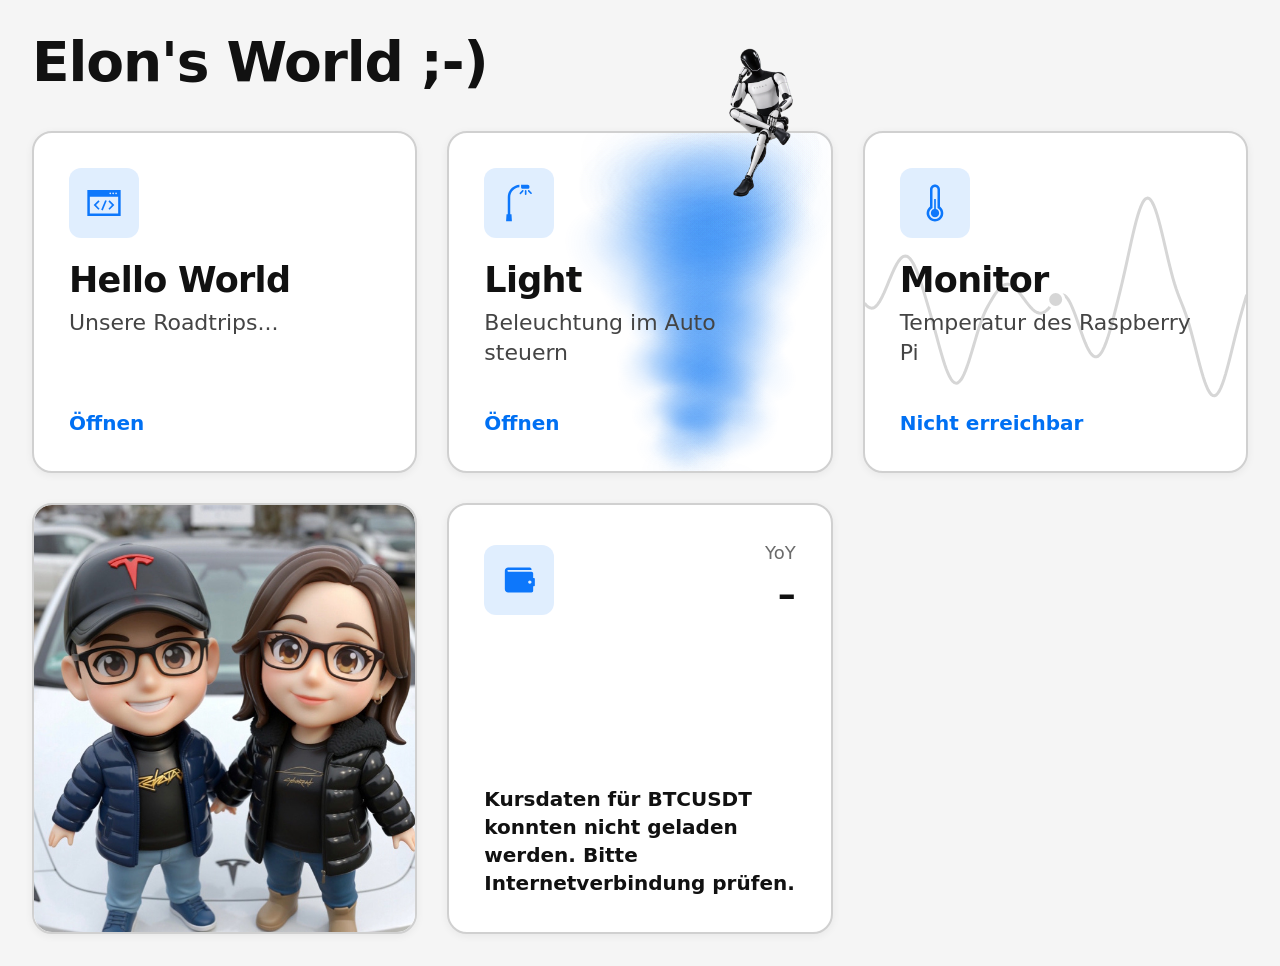
==== commit 2800d7bf: "Add crypto portfolio chart to main hub Co-authored-by: Copilot <223556219+Copilot@users.noreply.gith" ====
--- a/index.html
+++ b/index.html
@@ -7,7 +7,7 @@
     <meta name="color-scheme" content="light dark" />
     <meta
       name="description"
-      content="Tesla Apps Hub – Themen und Apps für den Browser im Auto"
+      content="Tesla Apps Hub – Themen, Apps und Kryptoportfolio"
     />
     <title>Tesla Apps – Hub</title>
     <link rel="icon" href="favicon.ico" sizes="any" />
@@ -18,6 +18,7 @@
     <link rel="apple-touch-icon" sizes="152x152" href="assets/apple-touch-icon-152x152.png" />
     <link rel="apple-touch-icon" sizes="120x120" href="assets/apple-touch-icon-120x120.png" />
     <link rel="stylesheet" href="styles.css" />
+    <link rel="stylesheet" href="topics/portfolio.css" />
   </head>
   <body>
     <div class="app">
@@ -29,6 +30,7 @@
 
     <script src="perlin-noise.js"></script>
     <script src="app.js"></script>
+    <script src="topics/portfolio.js"></script>
     <script src="topics/metaballs.js"></script>
     <script src="topics/smoke.js"></script>
   </body>
--- a/topics/portfolio.css
+++ b/topics/portfolio.css
@@ -0,0 +1,86 @@
+.portfolio-grid {
+  grid-template-columns: minmax(0, 1fr);
+}
+
+.portfolio-tile {
+  width: 100%;
+  max-width: 1100px;
+  margin: 0 auto;
+}
+
+.portfolio-results {
+  width: 100%;
+}
+
+.portfolio-summary {
+  display: flex;
+  align-items: center;
+  justify-content: flex-end;
+  gap: 1rem;
+  width: 100%;
+}
+
+.portfolio-summary__icon {
+  margin: 0 auto 0 0;
+}
+
+.portfolio-summary > div {
+  display: grid;
+  gap: 0.25rem;
+  text-align: right;
+}
+
+.portfolio-summary__label {
+  color: var(--text-muted);
+  font-size: 0.9rem;
+}
+
+.portfolio-summary strong {
+  font-size: clamp(1.3rem, 3vw, 1.8rem);
+  font-variant-numeric: tabular-nums;
+}
+
+.portfolio-chart-wrap {
+  width: 100%;
+  margin: 1rem 0 0;
+}
+
+.portfolio-chart {
+  display: block;
+  width: 100%;
+  height: auto;
+  overflow: visible;
+}
+
+.portfolio-chart__grid {
+  stroke: var(--border);
+  stroke-width: 1;
+}
+
+.portfolio-chart__line {
+  fill: none;
+  stroke: var(--accent);
+  stroke-linecap: round;
+  stroke-linejoin: round;
+  stroke-width: 4;
+}
+
+.portfolio-chart__point {
+  fill: var(--accent);
+  stroke: var(--bg-tile);
+  stroke-width: 3;
+}
+
+.portfolio-error {
+  margin: 1rem 0 0;
+  color: var(--text);
+  font-size: 1rem;
+  font-weight: 700;
+}
+
+@media (max-width: 600px) {
+  .portfolio-tile {
+    padding: 1.1rem;
+  }
+
+}
